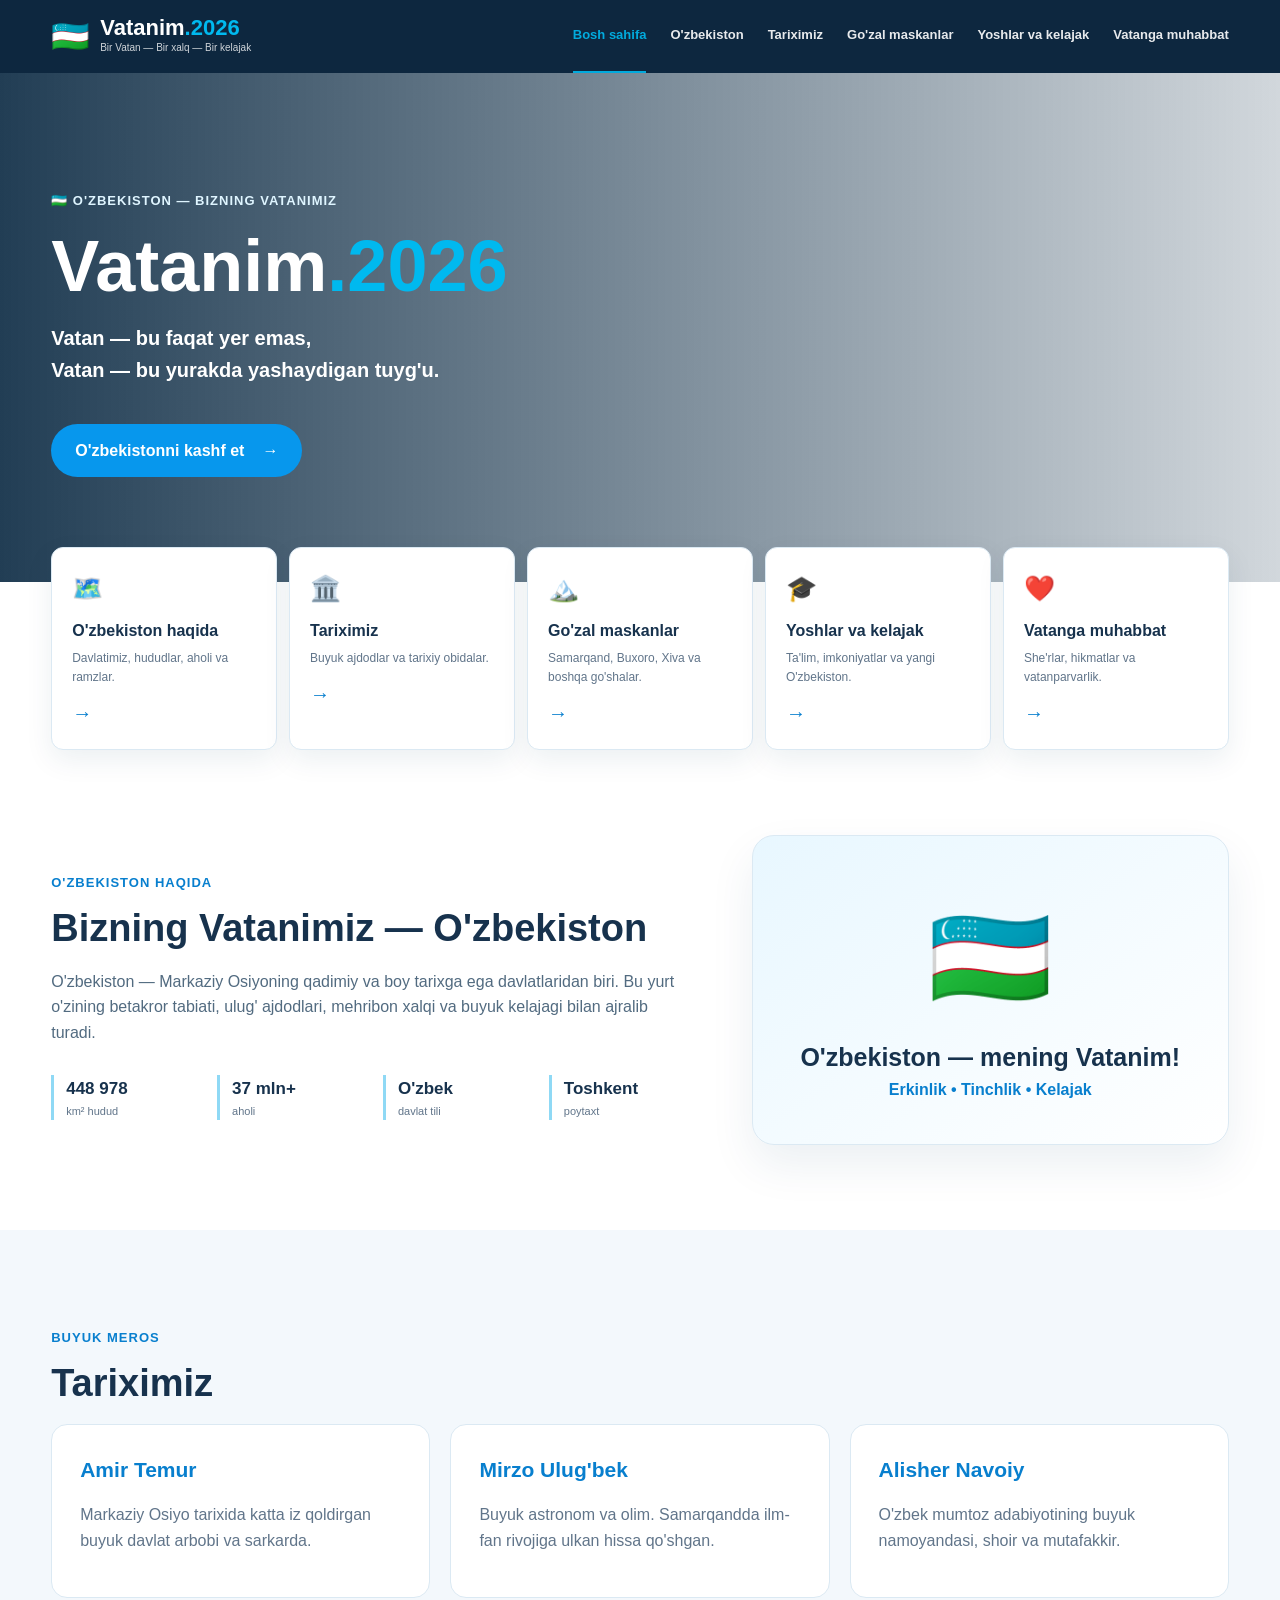
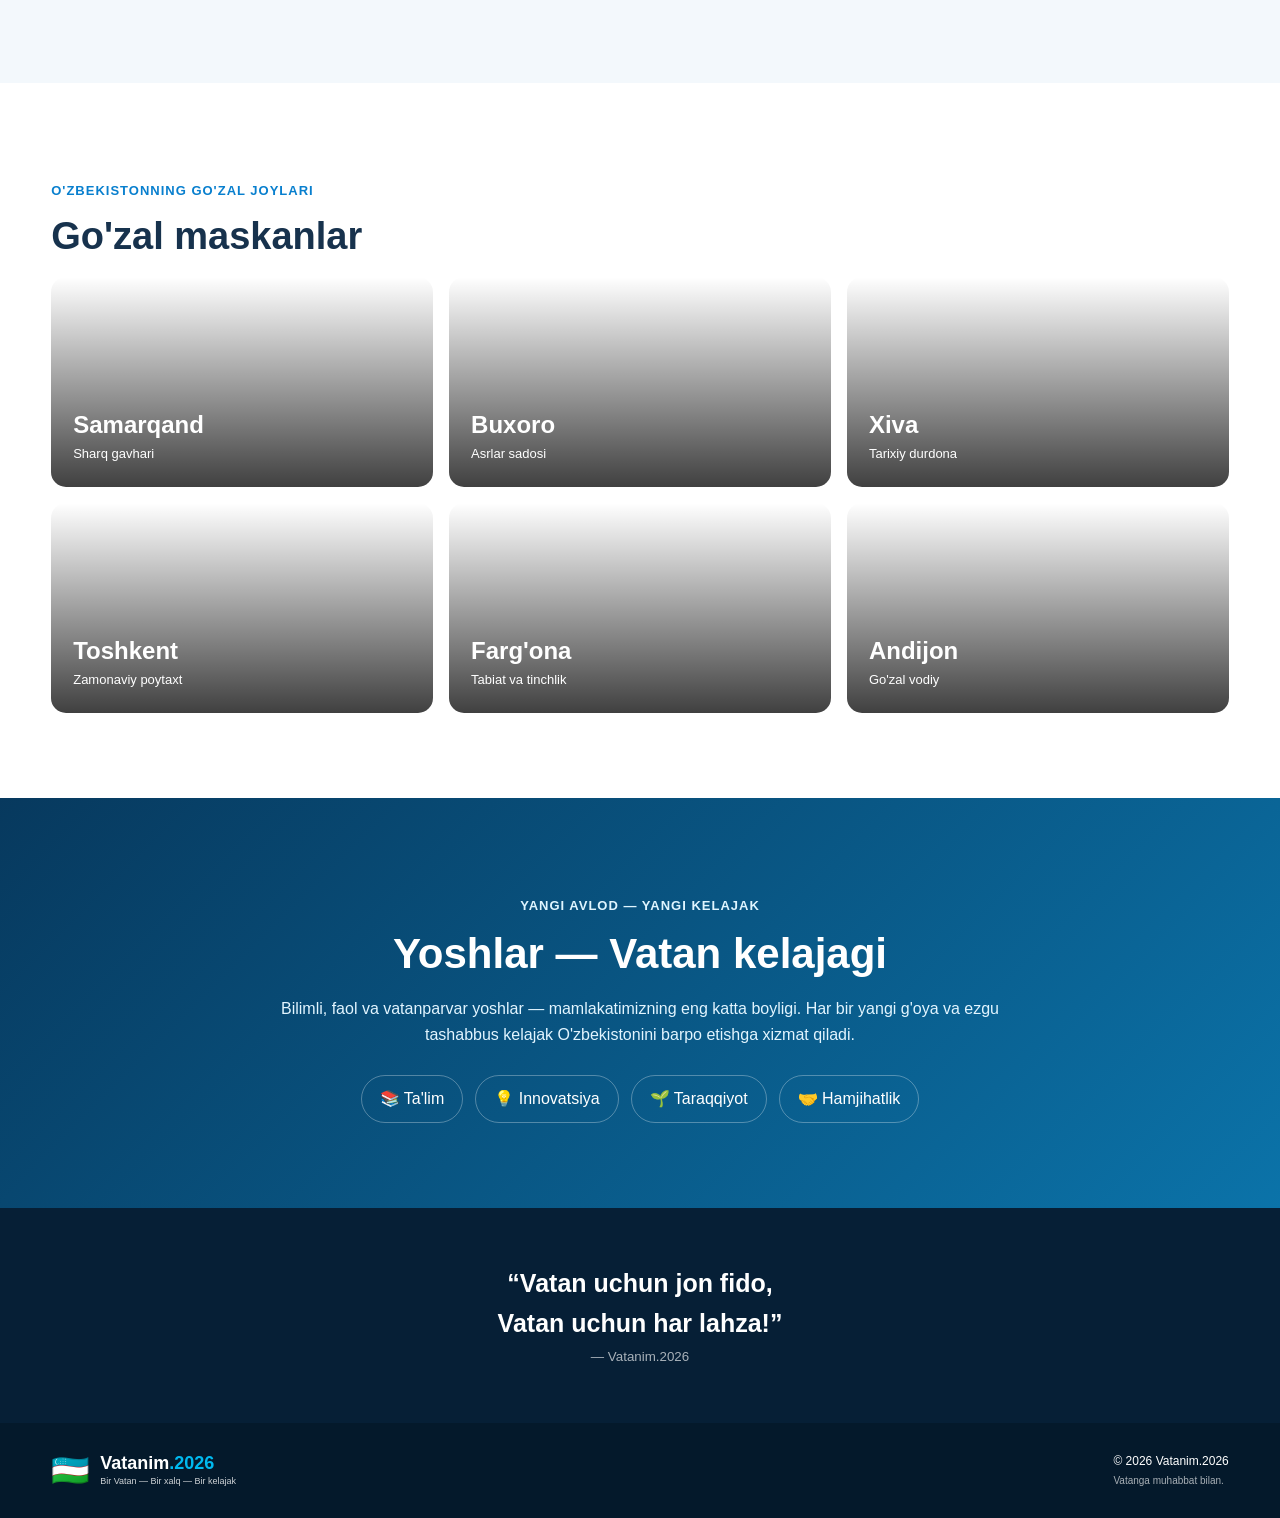
==== index.html @ b879f99a "Rename index_1.html to index.html" ====
<!doctype html>
<html lang="uz">
<head>
  <meta charset="utf-8">
  <meta name="viewport" content="width=device-width,initial-scale=1">
  <meta name="description" content="Vatanim.2026 — O'zbekiston, tariximiz, go'zal maskanlar va Vatanga muhabbat haqida.">
  <title>Vatanim.2026 🇺🇿</title>
  <link rel="stylesheet" href="style.css">
</head>
<body>
<header class="header">
  <div class="container nav">
    <a class="brand" href="#bosh">
      <span class="flag">🇺🇿</span>
      <span><b>Vatanim<span>.2026</span></b><small>Bir Vatan — Bir xalq — Bir kelajak</small></span>
    </a>
    <button class="menu-btn" aria-label="Menyuni ochish">☰</button>
    <nav id="navLinks">
      <a class="active" href="#bosh">Bosh sahifa</a>
      <a href="#ozbekiston">O'zbekiston</a>
      <a href="#tarix">Tariximiz</a>
      <a href="#maskanlar">Go'zal maskanlar</a>
      <a href="#yoshlar">Yoshlar va kelajak</a>
      <a href="#muhabbat">Vatanga muhabbat</a>
    </nav>
  </div>
</header>

<main id="bosh">
<section class="hero">
  <div class="hero-overlay"></div>
  <div class="container hero-content">
    <p class="eyebrow">🇺🇿 O'ZBEKISTON — BIZNING VATANIMIZ</p>
    <h1>Vatanim<span>.2026</span></h1>
    <p class="lead">Vatan — bu faqat yer emas,<br>Vatan — bu yurakda yashaydigan tuyg'u.</p>
    <a class="btn" href="#ozbekiston">O'zbekistonni kashf et <span>→</span></a>
  </div>
</section>

<section class="quick container">
  <a href="#ozbekiston" class="card"><i>🗺️</i><h3>O'zbekiston haqida</h3><p>Davlatimiz, hududlar, aholi va ramzlar.</p><span>→</span></a>
  <a href="#tarix" class="card"><i>🏛️</i><h3>Tariximiz</h3><p>Buyuk ajdodlar va tarixiy obidalar.</p><span>→</span></a>
  <a href="#maskanlar" class="card"><i>🏔️</i><h3>Go'zal maskanlar</h3><p>Samarqand, Buxoro, Xiva va boshqa go'shalar.</p><span>→</span></a>
  <a href="#yoshlar" class="card"><i>🎓</i><h3>Yoshlar va kelajak</h3><p>Ta'lim, imkoniyatlar va yangi O'zbekiston.</p><span>→</span></a>
  <a href="#muhabbat" class="card"><i>❤️</i><h3>Vatanga muhabbat</h3><p>She'rlar, hikmatlar va vatanparvarlik.</p><span>→</span></a>
</section>

<section id="ozbekiston" class="section container">
  <div class="split">
    <div>
      <p class="eyebrow dark">O'ZBEKISTON HAQIDA</p>
      <h2>Bizning Vatanimiz — O'zbekiston</h2>
      <p>O'zbekiston — Markaziy Osiyoning qadimiy va boy tarixga ega davlatlaridan biri. Bu yurt o'zining betakror tabiati, ulug' ajdodlari, mehribon xalqi va buyuk kelajagi bilan ajralib turadi.</p>
      <div class="stats">
        <div><b>448 978</b><small>km² hudud</small></div>
        <div><b>37 mln+</b><small>aholi</small></div>
        <div><b>O'zbek</b><small>davlat tili</small></div>
        <div><b>Toshkent</b><small>poytaxt</small></div>
      </div>
    </div>
    <div class="flag-box">
      <div class="big-flag">🇺🇿</div>
      <strong>O'zbekiston — mening Vatanim!</strong>
      <span>Erkinlik • Tinchlik • Kelajak</span>
    </div>
  </div>
</section>

<section id="tarix" class="section tinted">
  <div class="container">
    <p class="eyebrow dark">BUYUK MEROS</p><h2>Tariximiz</h2>
    <div class="timeline">
      <article><b>Amir Temur</b><p>Markaziy Osiyo tarixida katta iz qoldirgan buyuk davlat arbobi va sarkarda.</p></article>
      <article><b>Mirzo Ulug'bek</b><p>Buyuk astronom va olim. Samarqandda ilm-fan rivojiga ulkan hissa qo'shgan.</p></article>
      <article><b>Alisher Navoiy</b><p>O'zbek mumtoz adabiyotining buyuk namoyandasi, shoir va mutafakkir.</p></article>
    </div>
  </div>
</section>

<section id="maskanlar" class="section container">
  <div class="section-head"><div><p class="eyebrow dark">O'ZBEKISTONNING GO'ZAL JOYLARI</p><h2>Go'zal maskanlar</h2></div></div>
  <div class="places">
    <article class="place sam"><h3>Samarqand</h3><span>Sharq gavhari</span></article>
    <article class="place bux"><h3>Buxoro</h3><span>Asrlar sadosi</span></article>
    <article class="place xiv"><h3>Xiva</h3><span>Tarixiy durdona</span></article>
    <article class="place tash"><h3>Toshkent</h3><span>Zamonaviy poytaxt</span></article>
    <article class="place far"><h3>Farg'ona</h3><span>Tabiat va tinchlik</span></article>
    <article class="place and"><h3>Andijon</h3><span>Go'zal vodiy</span></article>
  </div>
</section>

<section id="yoshlar" class="section future">
  <div class="container">
    <p class="eyebrow">YANGI AVLOD — YANGI KELAJAK</p>
    <h2>Yoshlar — Vatan kelajagi</h2>
    <p>Bilimli, faol va vatanparvar yoshlar — mamlakatimizning eng katta boyligi. Har bir yangi g'oya va ezgu tashabbus kelajak O'zbekistonini barpo etishga xizmat qiladi.</p>
    <div class="pill-row"><span>📚 Ta'lim</span><span>💡 Innovatsiya</span><span>🌱 Taraqqiyot</span><span>🤝 Hamjihatlik</span></div>
  </div>
</section>

<section id="muhabbat" class="quote-section">
  <div class="container quote">
    <p>“Vatan uchun jon fido,<br>Vatan uchun har lahza!”</p>
    <small>— Vatanim.2026</small>
  </div>
</section>
</main>

<footer>
  <div class="container footer">
    <div class="brand"><span class="flag">🇺🇿</span><span><b>Vatanim<span>.2026</span></b><small>Bir Vatan — Bir xalq — Bir kelajak</small></span></div>
    <div>© 2026 Vatanim.2026<br><small>Vatanga muhabbat bilan.</small></div>
  </div>
</footer>
<script src="script.js"></script>
</body>
</html>
---- style.css ----
:root{--blue:#087fce;--deep:#062b4c;--cyan:#00b9ef;--text:#17324d;--muted:#61758a;--bg:#fff;--soft:#f3f8fc;--line:#dbe9f3}*{box-sizing:border-box}html{scroll-behavior:smooth}body{margin:0;font-family:Inter,Segoe UI,Arial,sans-serif;color:var(--text);background:var(--bg);line-height:1.6}.container{width:min(1180px,92%);margin:auto}.header{position:sticky;top:0;z-index:20;background:rgba(4,31,56,.96);backdrop-filter:blur(10px);color:#fff}.nav{min-height:72px;display:flex;align-items:center;justify-content:space-between;gap:25px}.brand{display:flex;align-items:center;gap:10px;color:#fff;text-decoration:none}.brand b{font-size:22px;display:block;line-height:1.1}.brand b span{color:var(--cyan)}.brand small{display:block;font-size:10px;opacity:.8}.flag{font-size:31px}.nav nav{display:flex;gap:24px}.nav nav a{color:#fff;text-decoration:none;font-size:13px;font-weight:600;opacity:.9;padding:25px 0;border-bottom:2px solid transparent}.nav nav a:hover,.nav nav a.active{color:var(--cyan);border-color:var(--cyan)}.menu-btn{display:none;background:none;border:0;color:#fff;font-size:28px}.hero{min-height:500px;position:relative;background:linear-gradient(90deg,rgba(3,35,61,.88),rgba(3,35,61,.18)),url("https://images.unsplash.com/photo-1596422846543-75c6fc197f07?auto=format&fit=crop&w=1800&q=85") center/cover}.hero-content{position:relative;z-index:1;color:#fff;padding:105px 0}.eyebrow{letter-spacing:1px;font-weight:800;font-size:13px;color:#dff5ff}.eyebrow.dark{color:var(--blue)}h1{font-size:72px;line-height:1;margin:18px 0}h1 span{color:var(--cyan)}h2{font-size:38px;line-height:1.15;margin:8px 0 18px}.lead{font-size:20px;font-weight:600}.btn{display:inline-flex;gap:18px;align-items:center;margin-top:18px;padding:14px 24px;border-radius:30px;background:#0797ed;color:#fff;text-decoration:none;font-weight:800}.quick{display:grid;grid-template-columns:repeat(5,1fr);gap:12px;margin-top:-35px;position:relative;z-index:5}.card{background:#fff;border:1px solid var(--line);border-radius:12px;padding:20px;text-decoration:none;color:var(--text);box-shadow:0 10px 28px rgba(18,58,91,.08)}.card i{font-style:normal;font-size:25px}.card h3{margin:10px 0 5px;font-size:16px}.card p{font-size:12px;color:var(--muted);margin:0 0 10px}.card span{font-size:20px;color:var(--blue)}.section{padding:85px 0}.split{display:grid;grid-template-columns:1.15fr .85fr;gap:55px;align-items:center}.split p:not(.eyebrow){color:#526b80}.stats{display:grid;grid-template-columns:repeat(4,1fr);gap:18px;margin-top:30px}.stats div{border-left:3px solid #8fd9f5;padding-left:12px}.stats b,.stats small{display:block}.stats b{font-size:17px}.stats small{font-size:11px;color:var(--muted)}.flag-box{min-height:310px;border-radius:22px;background:linear-gradient(145deg,#e8f7ff,#fff);border:1px solid var(--line);display:flex;align-items:center;justify-content:center;flex-direction:column;text-align:center;box-shadow:0 20px 45px rgba(12,66,105,.08)}.big-flag{font-size:100px}.flag-box strong{font-size:25px}.flag-box span{color:var(--blue);font-weight:700}.tinted{background:var(--soft)}.timeline{display:grid;grid-template-columns:repeat(3,1fr);gap:20px}.timeline article{background:#fff;padding:28px;border-radius:16px;border:1px solid var(--line)}.timeline b{font-size:21px;color:var(--blue)}.timeline p{color:var(--muted)}.places{display:grid;grid-template-columns:repeat(3,1fr);gap:16px}.place{height:210px;border-radius:15px;padding:22px;display:flex;flex-direction:column;justify-content:flex-end;color:#fff;background-size:cover;background-position:center;overflow:hidden;position:relative}.place:after{content:"";position:absolute;inset:0;background:linear-gradient(transparent,rgba(0,0,0,.75))}.place>*{position:relative;z-index:1}.place h3{font-size:24px;margin:0}.place span{font-size:13px}.sam{background-image:url("https://images.unsplash.com/photo-1548013146-72479768bada?auto=format&fit=crop&w=900&q=80")}.bux{background-image:url("https://images.unsplash.com/photo-1564507592333-c60657eea523?auto=format&fit=crop&w=900&q=80")}.xiv{background-image:url("https://images.unsplash.com/photo-1586613835341-87bdb5a9a5f0?auto=format&fit=crop&w=900&q=80")}.tash{background-image:url("https://images.unsplash.com/photo-1516026672322-bc52d61a55d5?auto=format&fit=crop&w=900&q=80")}.far{background-image:url("https://images.unsplash.com/photo-1500534623283-312aade485b7?auto=format&fit=crop&w=900&q=80")}.and{background-image:url("https://images.unsplash.com/photo-1464822759023-fed622ff2c3b?auto=format&fit=crop&w=900&q=80")}.future{background:linear-gradient(135deg,#07395e,#0b73a9);color:#fff;text-align:center}.future h2{font-size:42px}.future p:not(.eyebrow){max-width:750px;margin:0 auto 28px;color:#e2f5ff}.pill-row{display:flex;justify-content:center;flex-wrap:wrap;gap:12px}.pill-row span{padding:10px 18px;border:1px solid rgba(255,255,255,.3);border-radius:30px}.quote-section{background:#061f36;color:#fff}.quote{text-align:center;padding:55px}.quote p{font-size:25px;font-weight:700;margin:0}.quote small{opacity:.65}footer{background:#04192b;color:#fff}.footer{min-height:95px;display:flex;align-items:center;justify-content:space-between;font-size:12px}.footer .brand b{font-size:18px}.footer .brand small{font-size:9px}footer small{opacity:.65}@media(max-width:1050px){.nav nav{gap:13px}.nav nav a{font-size:11px}.quick{grid-template-columns:repeat(3,1fr)}}@media(max-width:760px){.menu-btn{display:block}.nav nav{display:none;position:absolute;left:0;right:0;top:72px;background:#062b4c;flex-direction:column;padding:10px 5%;gap:0}.nav nav.open{display:flex}.nav nav a{padding:13px 0}.hero{min-height:540px}.hero-content{padding:100px 0}h1{font-size:50px}.quick,.split,.timeline,.places{grid-template-columns:1fr}.quick{margin-top:0;padding-top:15px}.stats{grid-template-columns:repeat(2,1fr)}.section{padding:60px 0}h2{font-size:31px}.footer{padding:25px 0;gap:20px;flex-direction:column;align-items:flex-start}.big-flag{font-size:75px}}
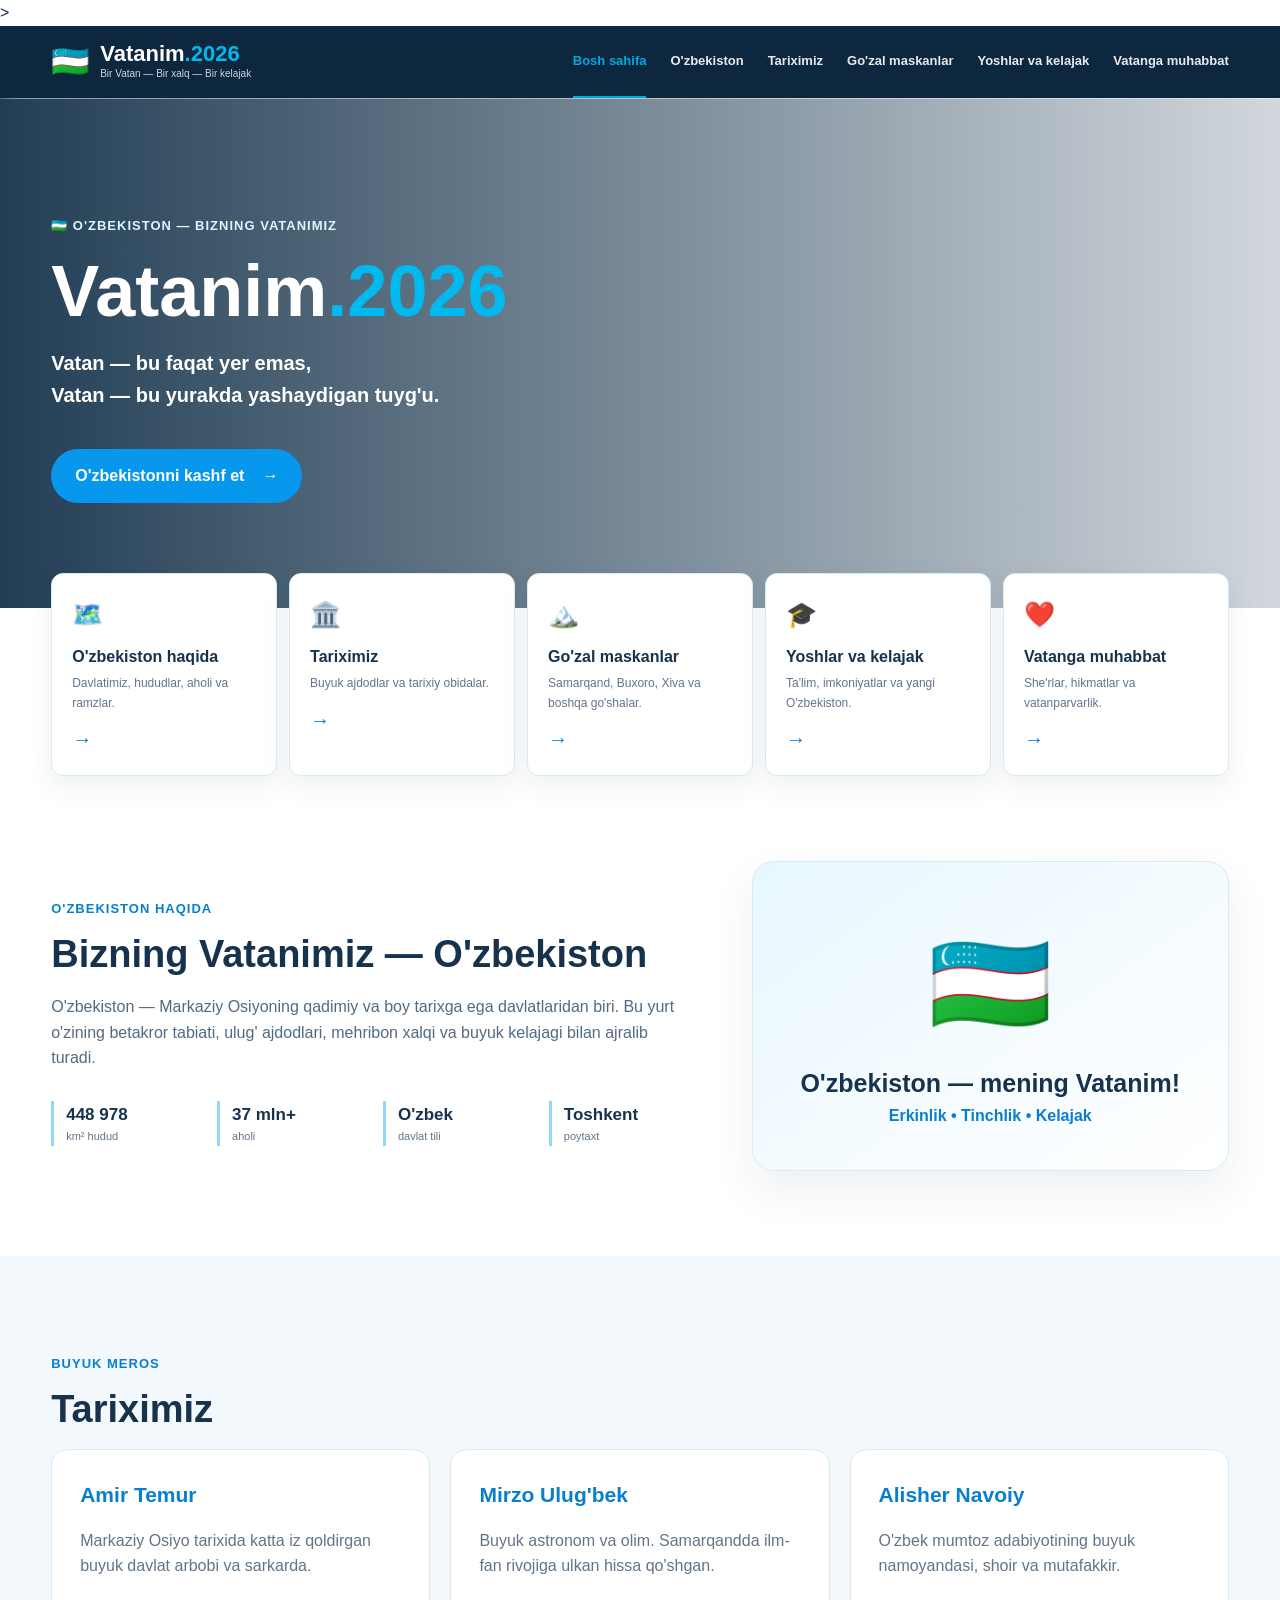
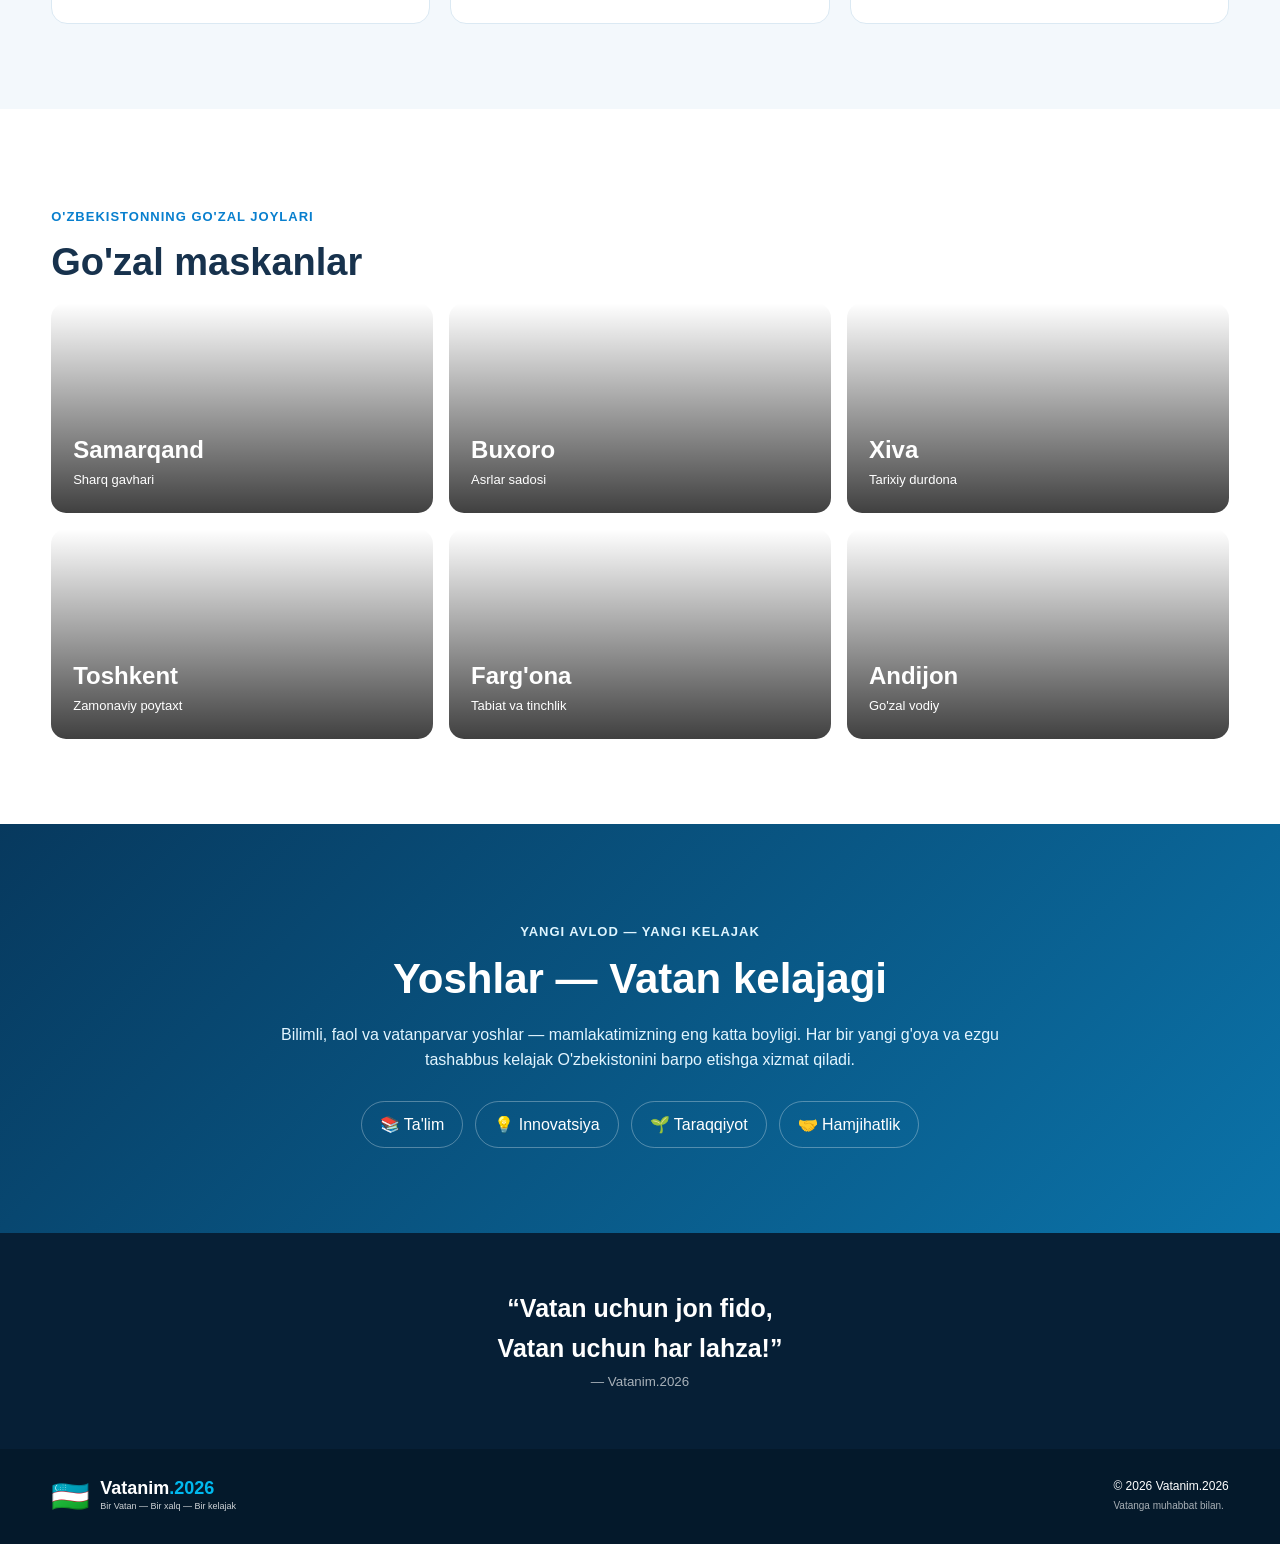
==== commit adcb5e69: "Update index.html" ====
--- a/index.html
+++ b/index.html
@@ -1,6 +1,6 @@
 <!doctype html>
 <html lang="uz">
-<head>
+<head<meta name="google-site-verification" content="H7DxhAYokHO1i1zbMSQPTBKGaEQGAkIU4Nln1yj8akw" />>
   <meta charset="utf-8">
   <meta name="viewport" content="width=device-width,initial-scale=1">
   <meta name="description" content="Vatanim.2026 — O'zbekiston, tariximiz, go'zal maskanlar va Vatanga muhabbat haqida.">
